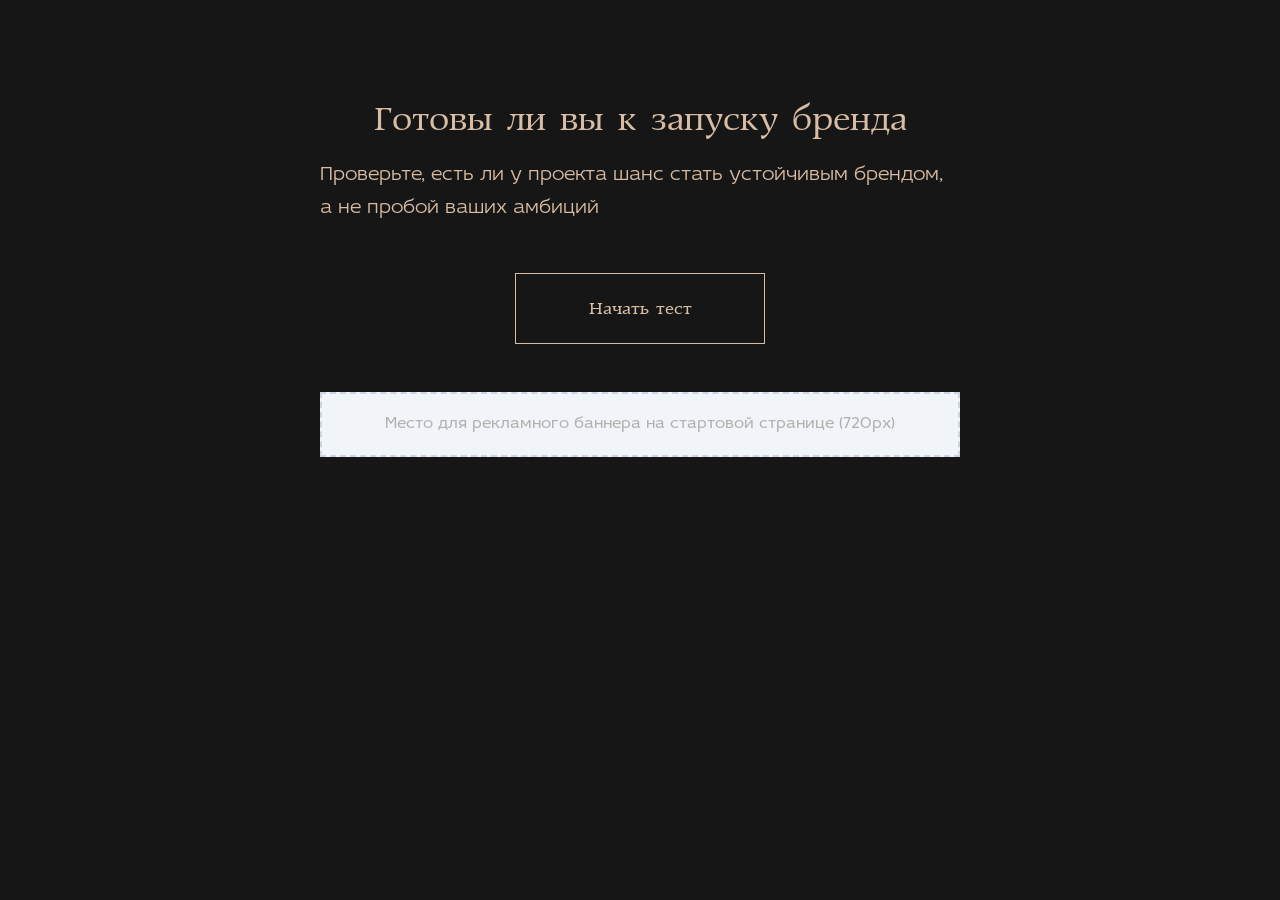
==== index.html @ 2baefc70 "rename files" ====
<!DOCTYPE html>
<html lang="ru">
<head>
    <meta charset="UTF-8">
    <meta name="viewport" content="width=device-width, initial-scale=1.0">
    <title>Тест запуска бренда</title>
    <link rel="stylesheet" type="text/css" href="style.css">
    <link rel="stylesheet" type="text/css" href="print.css" media="print">
</head>
<body>
    <div class="container" id="main-container">
    </div>

    <script src="questionsgemini.js"></script>

    <script>
        let currentStep = 0;
        let answers = {}; 
        const containerDiv = document.getElementById('main-container');

        // Утилита для безопасного рендеринга текста (защита от XSS)
        function escapeHTML(str) {
            if (!str) return '';
            return str.replace(/[&<>'"]/g, tag => ({
                '&': '&amp;', '<': '&lt;', '>': '&gt;', "'": '&#39;', '"': '&quot;'
            }[tag]));
        }

        // Проверка наличия данных перед стартом
        document.addEventListener('DOMContentLoaded', () => {
            if (typeof surveyData === 'undefined' || !surveyData || !surveyData.sections) {
                containerDiv.innerHTML = `
                    <div class="error-box">
                        <h3>Критическая ошибка</h3>
                        <p>Файл вопросов не найден или содержит ошибки.</p>
                        <p>Убедитесь, что файл данных скачан и находится в одной папке с этим HTML-документом.</p>
                    </div>
                `;
                return;
            }
            renderStartPage();
        });

        // СТАРТОВАЯ СТРАНИЦА
        function renderStartPage() {
            let html = `
                <div class="card startcard">
                    <h1 class="section-title">Готовы ли вы к запуску бренда</h1>
                    <p class="section-description">Проверьте, есть ли у проекта шанс стать устойчивым брендом, а не пробой ваших амбиций</p>
                    <button class="btn-next" onclick="startQuiz()" style="max-width: 250px;">Начать тест</button>
                </div>
                
                <div class="ad-slot">
                    <p>Место для рекламного баннера на стартовой странице (720px)</p>
                </div>
            `;
            containerDiv.innerHTML = html;
        }

        function startQuiz() {
            currentStep = 0;
            renderStep();
        }

        function toggleCheck(id) {
            const cb = document.getElementById(id);
            const label = document.getElementById('label_' + id);
            answers[id] = cb.checked;
            if (cb.checked) {
                label.classList.add('checked');
            } else {
                label.classList.remove('checked');
            }
        }

        function renderStep() {
            if (currentStep >= surveyData.sections.length) {
                renderResults();
                return;
            }

            const sec = surveyData.sections[currentStep];
            const progressPercent = Math.round((currentStep / surveyData.sections.length) * 100);
            
            let html = `
                <div class="header">
                    <div class="progress-labels flex-wrapper-horizontal">
                        <span>Шаг ${currentStep + 1} из ${surveyData.sections.length}</span>
                        <span>${progressPercent}%</span>
                    </div>
                    <div class="progress-track">
                        <div class="progress-fill" style="width: ${progressPercent}%"></div>
                    </div>
                    <h2 class="section-title">${escapeHTML(sec.title)}</h2>
                    ${sec.description && sec.description !== '<br>' ? `<p class="section-description">${sec.description}</p>` : ''}
                </div>
                <div class="card">
            `;

            sec.questions.forEach((q) => {
                const isChecked = answers[q.id] ? 'checked' : '';
                const checkedClass = answers[q.id] ? 'checked' : '';
                
                // Текст вопроса рендерится через innerHTML, так как конструктор использует WYSIWYG
                html += `
                    <div class="question-block">
                        <label id="label_${q.id}" class="custom-checkbox-label ${checkedClass}">
                            <div class="q-container">
                                <p class="q-text">${q.text}</p>
                                ${q.note && q.note !== '<br>' ? `<p class="q-note">${q.note}</p>` : ''}
                            </div>
                            <input type="checkbox" id="${q.id}" ${isChecked} onchange="toggleCheck('${q.id}')">
                        </label>
                    </div>
                `;
            });

            const btnText = currentStep === surveyData.sections.length - 1 ? "Узнать результаты →" : "Далее →";
            html += `
                </div>
                <button class="btn-next" onclick="nextStep()">${escapeHTML(btnText)}</button>
            `;

            // Обновляем DOM
            containerDiv.innerHTML = html;

            // Скролл наверх ===
            setTimeout(() => {
                window.scrollTo({
                    top: 0,
                    behavior: 'smooth'
                });
            }, 100); 
        }

        function nextStep() {
            const sec = surveyData.sections[currentStep];
            sec.questions.forEach(q => {
                const cb = document.getElementById(q.id);
                if(cb) answers[q.id] = cb.checked;
            });
            currentStep++;
            renderStep();
        }

        function renderResults() {
            let html = `
                <div class="header">
                    <div class="step-info">Тест завершен</div>
                    <div class="progress-track"><div class="progress-fill" style="width: 100%"></div></div>
                    <h2 class="section-title">Результаты теста</h2>
                </div>
                <div class="card" id="results-card">
            `;

            surveyData.sections.forEach(sec => {
                let sectionYesCount = 0;
                html += `<div class="result-section-box"><h3>${escapeHTML(sec.title)}</h3>`;
                
                sec.questions.forEach(q => {
                    const isYes = answers[q.id] === true;
                    if (isYes) sectionYesCount++;
                    
                    // Визуально понятный индикатор вместо disabled checkbox
                    const checkIcon = isYes ? '<span class="result-check check-yes">✓</span>' : '<span class="result-check check-no"></span>';
                    
                    html += `
                        <div class="result-question">
                            ${checkIcon}
                            <p>${q.text}</p>
                        </div>
                    `;
                });

                // Безопасная проверка диапазонов
                if (!sec.ranges || sec.ranges.length === 0) {
                    html += `<p class="result-sec-text">Результаты не настроены</p>`;
                } else {
                    const sRange = sec.ranges.find(r => sectionYesCount >= r.min && sectionYesCount <= r.max);
                    if (sRange && sRange.text && sRange.text !== '<br>') {
                        html += `
                            <p class="result-sec-text">
                                <strong>Результат по разделу:</strong><br>
                                ${sRange.text}
                            </p>
                        `;
                    }
                }

                html += `</div>`;
            });
            
            html += `</div>`; // Закрытие card ответов

            html += `
                <div class="ad-slot">
                    <p>Место для рекламного баннера 720px</p>
                </div>
            `;

            html += `<button class="btn-print" onclick="window.print()">Скачать результаты (PDF)</button>`;

            // Обновляем DOM
            containerDiv.innerHTML = html;


            // Скролл наверх ===
            setTimeout(() => {
                window.scrollTo({
                    top: 0,
                    behavior: 'smooth'
                });
            }, 100); 
        }
    </script>
</body>
</html>
---- style.css ----
:root {
    --primary: #D8BCA3;
    --secondary: #B2B1B0;
    --bg: #161616;
    --border: #5F5751;
    --text-main: var(--primary);
    --text-muted: var(--secondary);
}

@font-face {
    font-family: 'prospect';
    src: url('./fonts/prospect_regular.woff2') format('woff2');
    font-weight: 400;
    font-style: normal;
}

@font-face {
    font-family: 'idealist';
    src: url('./fonts/idealist_sans.otf') format('opentype');
    font-weight: 400;
    font-style: normal;
}

@font-face {
    font-family: 'idealist';
    src: url('./fonts/idealist_sans_light.otf') format('opentype');
    font-weight: 200;
    font-style: normal;
}

* {
    box-sizing: border-box;
    margin: 0;
    padding: 0;
    font-family: "idealist", sans-serif;
}

body {
    min-height: 100vh;
    background-color: var(--bg);
    color: var(--text-main);
    padding: 48px 16px 96px 16px;
    line-height: 1.33;
}

h1, h2, h3, h4, button {
    font-family: "prospect";
    font-weight: 400;
}

h3 {
    font-size: 1.4rem;
    margin-bottom: 24px;
}

.container {
    max-width: 640px;
    margin: 0 auto;
}

.flex-wrapper-horizontal {
    display: flex;
    justify-content: space-between;
}

.progress-labels {
    font-size: 0.85rem;
    color: var(--text-muted);
    margin-bottom: 8px;
}

.progress-track {
    width: 100%;
    height: 8px;
    background-color: var(--border);
    border-radius: 8px;
    overflow: hidden;
    margin-bottom: 48px;
}

.progress-fill {
    height: 100%;
    background-color: var(--primary);
    transition: width 0.4s ease;
}

.card {
    padding: 0;
    margin: 48px 0;
}

.startcard {
    display: flex;
    flex-direction: column;
    justify-content: center;
    align-items: center;
}

.section-title {
    color: var(--primary);
    font-family: "prospect";
    font-size: 2.2rem;
    display: inline-block;
}

.section-description, .result-sec-text {
    font-size: 1.25rem;
    font-weight: 200;
    line-height: 1.66;
    color: var(--primary);
    margin-top: 16px;

}

.result-sec-text strong {
    font-family: "prospect";
    font-size: 1.375rem;
    font-weight: 400;
}

.section-description ul, .result-sec-text ul {
    margin-left: 24px;
    margin-top: 8px;
    margin-bottom: 8px;
}

.section-description a, .result-sec-text a {
    color: var(--primary);
    text-decoration: none;
}

.section-description a:hover, .result-sec-text a:hover {
    text-decoration: underline;
}

.question-block {
    margin-bottom: 32px;
    gap: 16px;
}

.q-container {
    display: flex;
    flex-direction: column;
    gap: 8px;
}

.q-text {
    font-size: 1rem;
    color: var(--text-main);
}

.q-note {
    font-size: 0.9rem;
    color: var(--text-muted);
}

.custom-checkbox-label {
    display: flex;
    flex-direction: row;
    align-items: center;
    justify-content: space-between;
    gap: 24px;
    padding: 16px;
    border-width: 0 0 1px 0;
    border-style: solid;
    border-color: var(--border);
    border-radius: 0;
    cursor: pointer;
    transition: all 0.2s ease;
    font-size: 1rem;
}

.custom-checkbox-label:hover {
    background-color: var(--border);
}

.custom-checkbox-label input {
    flex-shrink: 0;
    width: 24px;
    height: 24px;
    cursor: pointer;
    accent-color: var(--primary);
}

.custom-checkbox-label.checked {
    color: var(--text-main);
    border-color: var(--primary);
    background-color: var(--border);
}

.btn-next, .btn-print {
    display: block;
    width: 100%;
    background-color: var(--bg);
    color: var(--primary);
    border: 1px solid var(--primary);
    padding: 24px;
    border-radius: 0;
    margin-top: 48px;
    font-size: 1.1rem;
    cursor: pointer;
    transition: background-color 0.2s;
}

.btn-next:hover, .btn-print:hover {
    background-color: var(--primary);
    color: var(--bg);
}

/* Новые стили для результатов */
.result-section-box {
    border: 1px solid var(--primary);
    box-shadow: -8px 8px 0 var(--border);
    padding: 24px;
    margin-bottom: 32px;
    border-radius: 0;
    background: var(--bg);
}

.result-question {
    display: flex;
    align-items: flex-start;
    gap: 15px;
    margin: 0;
    padding: 12px;
    border-radius: 0;
}

.result-check {
    display: inline-flex;
    justify-content: center;
    align-items: center;
    width: 24px;
    height: 24px;
    border-radius: 0;
    font-size: 14px;
    margin: 0;
    flex-shrink: 0;
}

.check-yes {
    background-color: var(--primary);
    color: var(--bg);
}

.check-no {
    background-color: var(--bg);
    color: transparent;
    border: 2px solid var(--secondary);
}

.check-no+p{
    color: var(--secondary);
}

.result-sec-text {
    display: block;
    padding: 16px;
    margin-top: 16px;
    border: 1px solid var(--primary);
    background-color: var(--bg);
}

.error-box {
    background: #fee2e2;
    color: #991b1b;
    padding: 20px;
    border-radius: 8px;
    text-align: center;
    border: 1px solid #f87171;
}

.ad-slot {
    margin: 48px 0;
    border: 2px dashed #cbd5e1;
    padding: 20px;
    text-align: center;
    background-color: #f1f5f9;
    color: var(--text-muted);
}

.ad-slot img {
    max-width: 100%;
    display: block;
    margin: 0 auto;
}
---- print.css ----
@page{
    size: A4 portrait;
}

body {
    background: white;
    color: black;
    padding: 4% 4% 4% 7%;
}

.container {
    max-width: 100%;
    width: 100%;
}

.btn-next, .btn-print, .ad-slot, .progress-track {
    display: none !important;
}

.card{
    page-break-inside: auto;
}

.result-section-box {
    page-break-inside: avoid;
}

.card {
    box-shadow: none;
    border: none;
    padding: 0;
    margin-bottom: 0;
}

.result-section-box {
    border-left: 4px solid var(--primary);
    margin-bottom: 20px;
}

.result-question {
    background: none;
    border-bottom: 1px solid #eee;
    border-radius: 0;
}

* {
    -webkit-print-color-adjust: exact !important;
    print-color-adjust: exact !important;
}
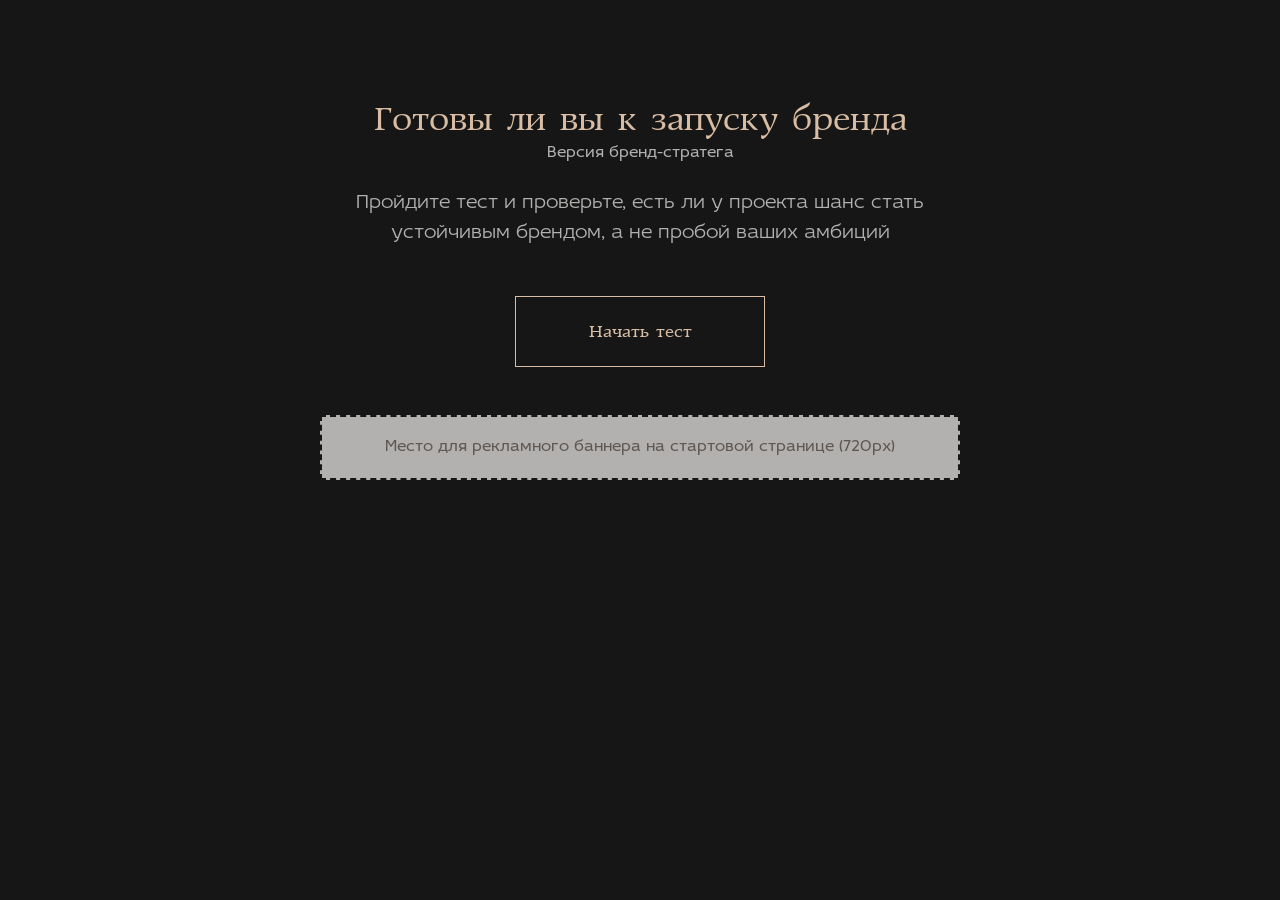
==== commit 6e13c522: "redesign styles" ====
--- a/index.html
+++ b/index.html
@@ -46,7 +46,8 @@
             let html = `
                 <div class="card startcard">
                     <h1 class="section-title">Готовы ли вы к запуску бренда</h1>
-                    <p class="section-description">Проверьте, есть ли у проекта шанс стать устойчивым брендом, а не пробой ваших амбиций</p>
+                    <p class="section-subtitle">Версия бренд-стратега</p>
+                    <p class="section-description">Пройдите тест и проверьте, есть ли у проекта шанс стать устойчивым брендом, а не пробой ваших амбиций</p>
                     <button class="btn-next" onclick="startQuiz()" style="max-width: 250px;">Начать тест</button>
                 </div>
                 
--- a/style.css
+++ b/style.css
@@ -3,8 +3,6 @@
     --secondary: #B2B1B0;
     --bg: #161616;
     --border: #5F5751;
-    --text-main: var(--primary);
-    --text-muted: var(--secondary);
 }
 
 @font-face {
@@ -32,20 +30,21 @@
     box-sizing: border-box;
     margin: 0;
     padding: 0;
-    font-family: "idealist", sans-serif;
 }
 
 body {
     min-height: 100vh;
     background-color: var(--bg);
-    color: var(--text-main);
     padding: 48px 16px 96px 16px;
     line-height: 1.33;
+    font-family: "idealist", sans-serif;
+    color: var(--secondary);
 }
 
 h1, h2, h3, h4, button {
     font-family: "prospect";
     font-weight: 400;
+    color: var(--primary);
 }
 
 h3 {
@@ -65,7 +64,7 @@
 
 .progress-labels {
     font-size: 0.85rem;
-    color: var(--text-muted);
+    color: var(--secondary);
     margin-bottom: 8px;
 }
 
@@ -85,7 +84,6 @@
 }
 
 .card {
-    padding: 0;
     margin: 48px 0;
 }
 
@@ -96,25 +94,30 @@
     align-items: center;
 }
 
+.startcard p, .startcard h1, .startcard h2, .startcard h3 {
+    text-align: center;
+}
+
 .section-title {
-    color: var(--primary);
-    font-family: "prospect";
     font-size: 2.2rem;
     display: inline-block;
+}
+
+.section-subtitle{
+    font-size: 1rem;
 }
 
 .section-description, .result-sec-text {
     font-size: 1.25rem;
     font-weight: 200;
-    line-height: 1.66;
-    color: var(--primary);
-    margin-top: 16px;
+    line-height: 1.5;
+    margin-top: 24px;
 
 }
 
 .result-sec-text strong {
     font-family: "prospect";
-    font-size: 1.375rem;
+    font-size: 1.4rem;
     font-weight: 400;
 }
 
@@ -144,15 +147,8 @@
     gap: 8px;
 }
 
-.q-text {
-    font-size: 1rem;
-    color: var(--text-main);
-}
-
-.q-note {
-    font-size: 0.9rem;
-    color: var(--text-muted);
-}
+.q-text { font-size: 1rem; }
+.q-note { font-size: 0.9rem; }
 
 .custom-checkbox-label {
     display: flex;
@@ -164,9 +160,7 @@
     border-width: 0 0 1px 0;
     border-style: solid;
     border-color: var(--border);
-    border-radius: 0;
     cursor: pointer;
-    transition: all 0.2s ease;
     font-size: 1rem;
 }
 
@@ -183,7 +177,7 @@
 }
 
 .custom-checkbox-label.checked {
-    color: var(--text-main);
+    color: var(--primary);
     border-color: var(--primary);
     background-color: var(--border);
 }
@@ -213,14 +207,12 @@
     box-shadow: -8px 8px 0 var(--border);
     padding: 24px;
     margin-bottom: 32px;
-    border-radius: 0;
-    background: var(--bg);
 }
 
 .result-question {
     display: flex;
     align-items: flex-start;
-    gap: 15px;
+    gap: 16px;
     margin: 0;
     padding: 12px;
     border-radius: 0;
@@ -249,16 +241,9 @@
     border: 2px solid var(--secondary);
 }
 
-.check-no+p{
-    color: var(--secondary);
-}
-
 .result-sec-text {
     display: block;
-    padding: 16px;
-    margin-top: 16px;
-    border: 1px solid var(--primary);
-    background-color: var(--bg);
+    margin-top: 24px;
 }
 
 .error-box {
@@ -272,11 +257,11 @@
 
 .ad-slot {
     margin: 48px 0;
-    border: 2px dashed #cbd5e1;
+    border: 2px dashed var(--bg);
     padding: 20px;
     text-align: center;
-    background-color: #f1f5f9;
-    color: var(--text-muted);
+    background-color: var(--secondary);
+    color: var(--border);
 }
 
 .ad-slot img {
--- a/print.css
+++ b/print.css
@@ -6,6 +6,10 @@
     background: white;
     color: black;
     padding: 4% 4% 4% 7%;
+}
+
+h1, h2, h3, h4, button {
+    color: black;
 }
 
 .container {
@@ -23,24 +27,32 @@
 
 .result-section-box {
     page-break-inside: avoid;
+    box-shadow: none;
+    border-width: 0 0 0 4px;
+    border-color: #ddd;
+    padding: 8px 0 8px 24px;
 }
 
 .card {
     box-shadow: none;
     border: none;
     padding: 0;
-    margin-bottom: 0;
-}
-
-.result-section-box {
-    border-left: 4px solid var(--primary);
-    margin-bottom: 20px;
+    margin: 0;
 }
 
 .result-question {
     background: none;
-    border-bottom: 1px solid #eee;
-    border-radius: 0;
+    border-bottom: 2px solid #ccc;
+}
+
+.check-yes {
+    background: black;
+    color: white;
+}
+
+.check-no {
+    background: none;
+    border: 2px solid #ccc;
 }
 
 * {
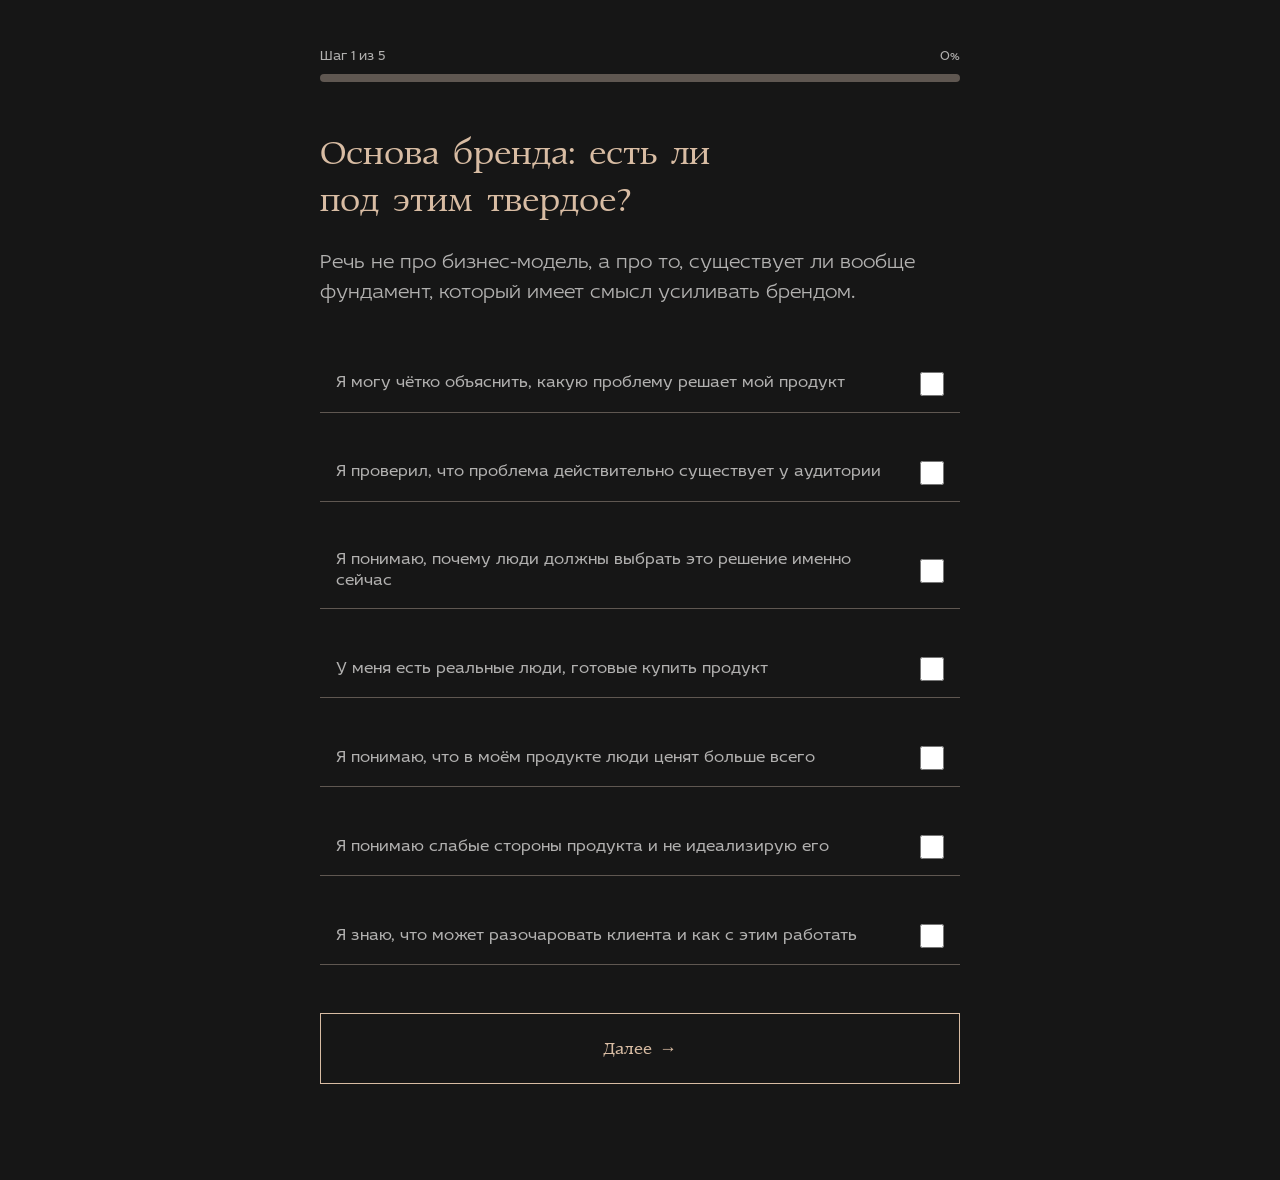
==== commit 07ecea9d: "удалена стартовая страница" ====
--- a/index.html
+++ b/index.html
@@ -32,31 +32,14 @@
                 containerDiv.innerHTML = `
                     <div class="error-box">
                         <h3>Критическая ошибка</h3>
-                        <p>Файл вопросов не найден или содержит ошибки.</p>
-                        <p>Убедитесь, что файл данных скачан и находится в одной папке с этим HTML-документом.</p>
+                        <p>Файл вопросов не&nbsp;найден или&nbsp;содержит ошибки.</p>
+                        <p>Убедитесь, что&nbsp;файл данных скачан и&nbsp;находится в&nbsp;одной папке с&nbsp;этим HTML-документом.</p>
                     </div>
                 `;
                 return;
             }
-            renderStartPage();
+            startQuiz();
         });
-
-        // СТАРТОВАЯ СТРАНИЦА
-        function renderStartPage() {
-            let html = `
-                <div class="card startcard">
-                    <h1 class="section-title">Готовы ли вы к запуску бренда</h1>
-                    <p class="section-subtitle">Версия бренд-стратега</p>
-                    <p class="section-description">Пройдите тест и проверьте, есть ли у проекта шанс стать устойчивым брендом, а не пробой ваших амбиций</p>
-                    <button class="btn-next" onclick="startQuiz()" style="max-width: 250px;">Начать тест</button>
-                </div>
-                
-                <div class="ad-slot">
-                    <p>Место для рекламного баннера на стартовой странице (720px)</p>
-                </div>
-            `;
-            containerDiv.innerHTML = html;
-        }
 
         function startQuiz() {
             currentStep = 0;
@@ -149,7 +132,7 @@
                 <div class="header">
                     <div class="step-info">Тест завершен</div>
                     <div class="progress-track"><div class="progress-fill" style="width: 100%"></div></div>
-                    <h2 class="section-title">Результаты теста</h2>
+                    <h2 class="section-title">Результаты теста «Готовы ли вы к&nbsp;запуску бренда»</h2>
                 </div>
                 <div class="card" id="results-card">
             `;
@@ -179,8 +162,9 @@
                 } else {
                     const sRange = sec.ranges.find(r => sectionYesCount >= r.min && sectionYesCount <= r.max);
                     if (sRange && sRange.text && sRange.text !== '<br>') {
+                        const rangeClass = sRange.name ? ' ' + sRange.name : '';
                         html += `
-                            <p class="result-sec-text">
+                            <p class="result-sec-text${rangeClass}">
                                 <strong>Результат по разделу:</strong><br>
                                 ${sRange.text}
                             </p>
--- a/style.css
+++ b/style.css
@@ -107,18 +107,11 @@
     font-size: 1rem;
 }
 
-.section-description, .result-sec-text {
+.section-description {
     font-size: 1.25rem;
     font-weight: 200;
     line-height: 1.5;
     margin-top: 24px;
-
-}
-
-.result-sec-text strong {
-    font-family: "prospect";
-    font-size: 1.4rem;
-    font-weight: 400;
 }
 
 .section-description ul, .result-sec-text ul {
@@ -205,17 +198,17 @@
 .result-section-box {
     border: 1px solid var(--primary);
     box-shadow: -8px 8px 0 var(--border);
-    padding: 24px;
+    padding: 32px;
     margin-bottom: 32px;
 }
 
 .result-question {
     display: flex;
-    align-items: flex-start;
+    align-items: center;
     gap: 16px;
     margin: 0;
-    padding: 12px;
-    border-radius: 0;
+    padding: 8px 0;
+    font-size: 0.9rem;
 }
 
 .result-check {
@@ -244,6 +237,23 @@
 .result-sec-text {
     display: block;
     margin-top: 24px;
+    padding: 24px 16px 16px 16px;
+    border-top: 1px solid var(--border);
+    background: linear-gradient(180deg, #000, transparent 50%);
+    font-size: 1rem;
+    font-weight: 200;
+    line-height: 1.5;
+}
+
+.range-1 { background: linear-gradient(180deg, #401, transparent 50%); }
+.range-2 { background: linear-gradient(180deg, #320, transparent 50%); }
+.range-3 { background: linear-gradient(180deg, #032, transparent 50%); }
+
+.result-sec-text strong {
+    font-family: "prospect";
+    font-size: 1.4rem;
+    font-weight: 400;
+    color: var(--primary);
 }
 
 .error-box {
--- a/print.css
+++ b/print.css
@@ -1,15 +1,17 @@
+:root {
+    --primary: #666;
+    --secondary: black;
+    --bg: none;
+    --border: #CCC;
+}
+
 @page{
     size: A4 portrait;
+    margin: 1.2cm 1.2cm 1.2cm 1.8cm;
 }
 
 body {
     background: white;
-    color: black;
-    padding: 4% 4% 4% 7%;
-}
-
-h1, h2, h3, h4, button {
-    color: black;
 }
 
 .container {
@@ -17,7 +19,7 @@
     width: 100%;
 }
 
-.btn-next, .btn-print, .ad-slot, .progress-track {
+.btn-next, .btn-print, .ad-slot, .step-info, .progress-track {
     display: none !important;
 }
 
@@ -29,30 +31,30 @@
     page-break-inside: avoid;
     box-shadow: none;
     border-width: 0 0 0 4px;
-    border-color: #ddd;
-    padding: 8px 0 8px 24px;
+    border-color: var(--border);
+    padding: 16px 0 16px 24px;
 }
 
 .card {
     box-shadow: none;
     border: none;
     padding: 0;
-    margin: 0;
+    margin: 24px 0;
 }
 
-.result-question {
+.result-sec-text {
+    padding: 16px 0 0 0;
     background: none;
-    border-bottom: 2px solid #ccc;
 }
 
 .check-yes {
-    background: black;
+    background: var(--secondary);
     color: white;
 }
 
 .check-no {
     background: none;
-    border: 2px solid #ccc;
+    border: 2px solid var(--border);
 }
 
 * {
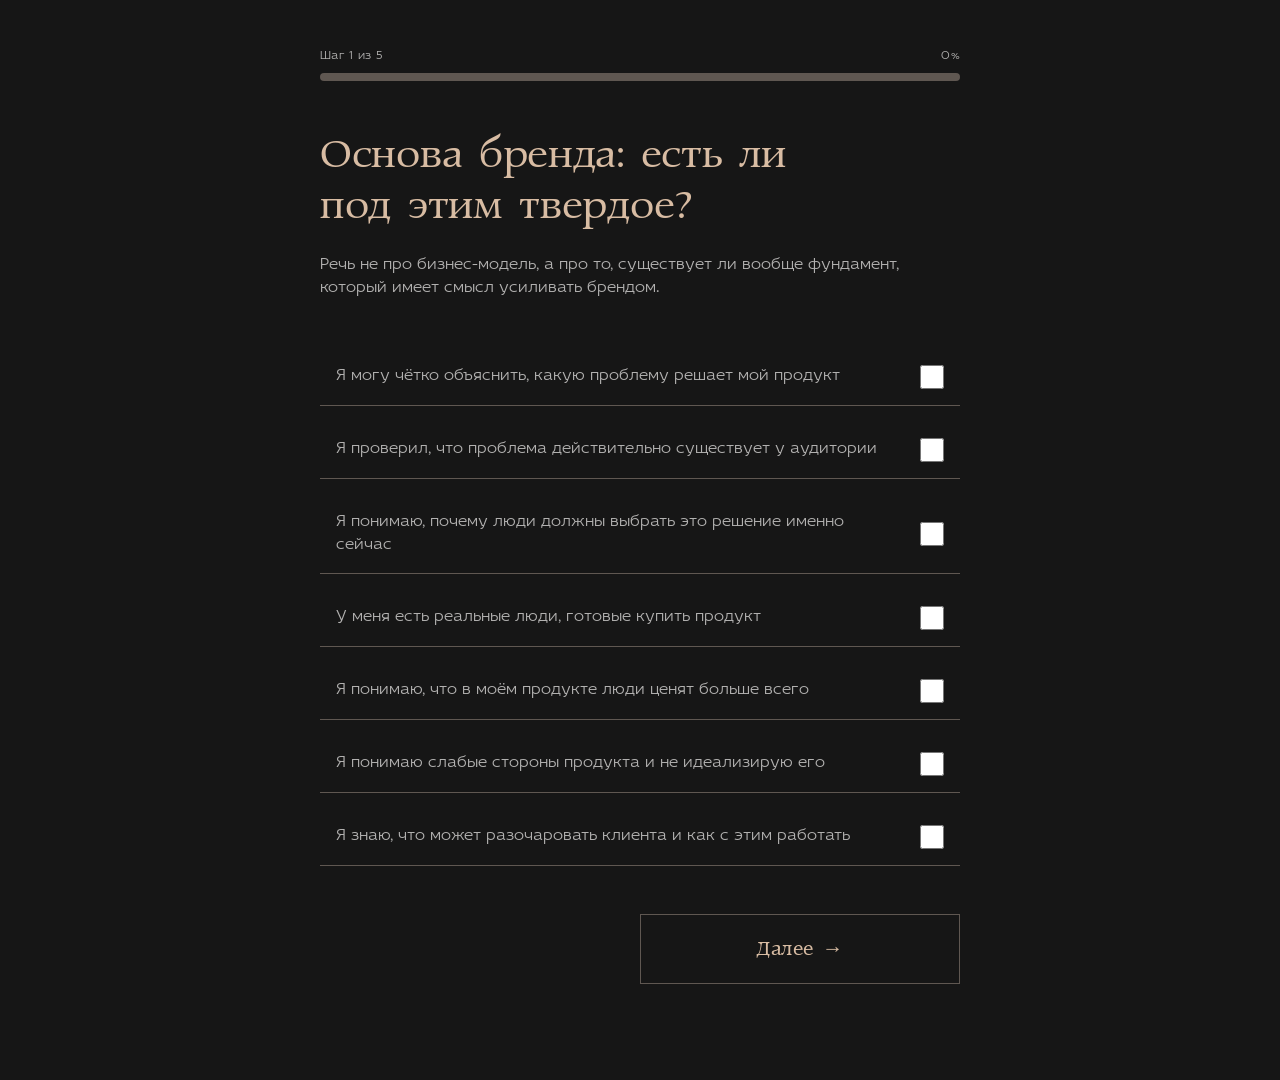
==== commit 169421ea: "Перемещены шрифтовые стили" ====
--- a/index.html
+++ b/index.html
@@ -130,16 +130,15 @@
         function renderResults() {
             let html = `
                 <div class="header">
-                    <div class="step-info">Тест завершен</div>
-                    <div class="progress-track"><div class="progress-fill" style="width: 100%"></div></div>
-                    <h2 class="section-title">Результаты теста «Готовы ли вы к&nbsp;запуску бренда»</h2>
+                    <h3>Результаты теста</h2>
+                    <h2>«Готовы ли вы к&nbsp;запуску бренда»</h2>
                 </div>
                 <div class="card" id="results-card">
             `;
 
             surveyData.sections.forEach(sec => {
                 let sectionYesCount = 0;
-                html += `<div class="result-section-box"><h3>${escapeHTML(sec.title)}</h3>`;
+                html += `<div class="result-section-box"><h3 class="section-title">${escapeHTML(sec.title)}</h3>`;
                 
                 sec.questions.forEach(q => {
                     const isYes = answers[q.id] === true;
--- a/style.css
+++ b/style.css
@@ -36,8 +36,17 @@
     min-height: 100vh;
     background-color: var(--bg);
     padding: 48px 16px 96px 16px;
-    line-height: 1.33;
+}
+
+@media screen and (min-width: 1920px) {html{font-size: 20px;}}
+@media screen and (max-width: 1919px) {html{font-size: 18px;}}
+@media screen and (max-width: 1439px) {html{font-size: 16px;}}
+
+/* Текстовые стили */
+
+body {
     font-family: "idealist", sans-serif;
+    font-weight: 200;
     color: var(--secondary);
 }
 
@@ -47,10 +56,55 @@
     color: var(--primary);
 }
 
+h2{
+    font-size: 2.625rem;
+    line-height: 1.2;
+    letter-spacing: -0.3px;
+}
+
 h3 {
-    font-size: 1.4rem;
-    margin-bottom: 24px;
-}
+    font-size: 2rem;
+    line-height: 1.3;
+    letter-spacing: -0.3px;
+}
+
+.progress-labels {
+    font-size: 0.75rem;
+    line-height: 1.45;
+    letter-spacing: 0.3px;
+}
+
+.btn-next, .btn-print {
+    font-size: 1.3125rem;
+    line-height: 1.34;
+    letter-spacing: 0.5px;
+}
+
+.section-description {
+    font-size: 1rem;
+    line-height: 1.45;
+}
+
+.q-text, .result-question, .result-sec-text {
+    font-size: 1rem;
+    line-height: 1.45;
+}
+
+.q-note {
+    font-size: 1rem;
+    line-height: 1.45;
+    letter-spacing: 0.3px;
+    opacity: 0.8;
+}
+
+.result-sec-text strong {
+    font-family: "prospect";
+    font-size: 1.5rem;
+    font-weight: 400;
+    color: var(--primary);
+}
+
+/* Конец текстовых стилей */
 
 .container {
     max-width: 640px;
@@ -63,7 +117,6 @@
 }
 
 .progress-labels {
-    font-size: 0.85rem;
     color: var(--secondary);
     margin-bottom: 8px;
 }
@@ -87,31 +140,8 @@
     margin: 48px 0;
 }
 
-.startcard {
-    display: flex;
-    flex-direction: column;
-    justify-content: center;
-    align-items: center;
-}
-
-.startcard p, .startcard h1, .startcard h2, .startcard h3 {
-    text-align: center;
-}
-
 .section-title {
-    font-size: 2.2rem;
-    display: inline-block;
-}
-
-.section-subtitle{
-    font-size: 1rem;
-}
-
-.section-description {
-    font-size: 1.25rem;
-    font-weight: 200;
-    line-height: 1.5;
-    margin-top: 24px;
+    margin-bottom: 24px;
 }
 
 .section-description ul, .result-sec-text ul {
@@ -130,7 +160,7 @@
 }
 
 .question-block {
-    margin-bottom: 32px;
+    margin-bottom: 16px;
     gap: 16px;
 }
 
@@ -139,9 +169,6 @@
     flex-direction: column;
     gap: 8px;
 }
-
-.q-text { font-size: 1rem; }
-.q-note { font-size: 0.9rem; }
 
 .custom-checkbox-label {
     display: flex;
@@ -154,7 +181,6 @@
     border-style: solid;
     border-color: var(--border);
     cursor: pointer;
-    font-size: 1rem;
 }
 
 .custom-checkbox-label:hover {
@@ -177,14 +203,14 @@
 
 .btn-next, .btn-print {
     display: block;
-    width: 100%;
+    box-sizing: border-box;
+    min-width: 50%;
     background-color: var(--bg);
     color: var(--primary);
-    border: 1px solid var(--primary);
-    padding: 24px;
+    border: 1px solid var(--border);
+    padding: 20px 48px;
     border-radius: 0;
-    margin-top: 48px;
-    font-size: 1.1rem;
+    margin: 48px 0 0 auto;
     cursor: pointer;
     transition: background-color 0.2s;
 }
@@ -202,13 +228,16 @@
     margin-bottom: 32px;
 }
 
+.result-section-box  {
+    margin-bottom: 24px;
+}
+
 .result-question {
     display: flex;
     align-items: center;
     gap: 16px;
     margin: 0;
     padding: 8px 0;
-    font-size: 0.9rem;
 }
 
 .result-check {
@@ -218,7 +247,6 @@
     width: 24px;
     height: 24px;
     border-radius: 0;
-    font-size: 14px;
     margin: 0;
     flex-shrink: 0;
 }
@@ -240,21 +268,11 @@
     padding: 24px 16px 16px 16px;
     border-top: 1px solid var(--border);
     background: linear-gradient(180deg, #000, transparent 50%);
-    font-size: 1rem;
-    font-weight: 200;
-    line-height: 1.5;
 }
 
 .range-1 { background: linear-gradient(180deg, #401, transparent 50%); }
 .range-2 { background: linear-gradient(180deg, #320, transparent 50%); }
 .range-3 { background: linear-gradient(180deg, #032, transparent 50%); }
-
-.result-sec-text strong {
-    font-family: "prospect";
-    font-size: 1.4rem;
-    font-weight: 400;
-    color: var(--primary);
-}
 
 .error-box {
     background: #fee2e2;
